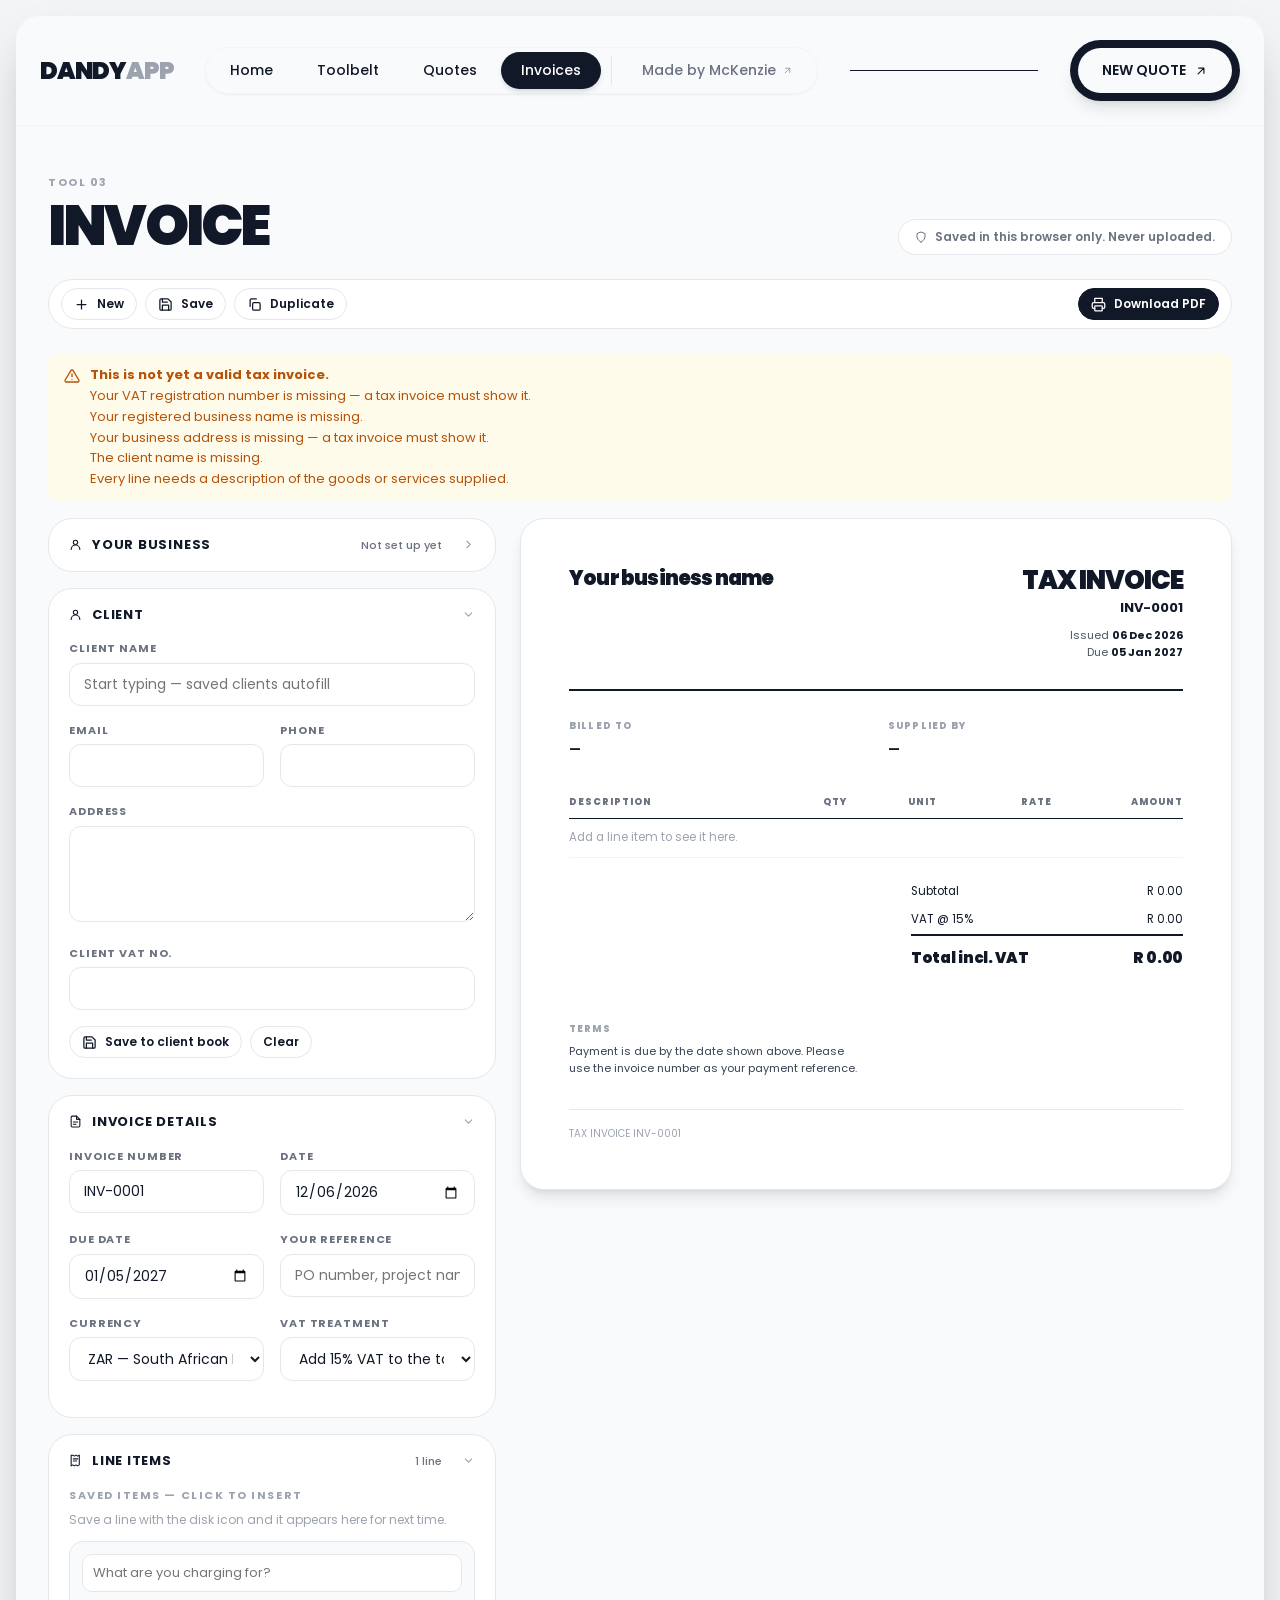
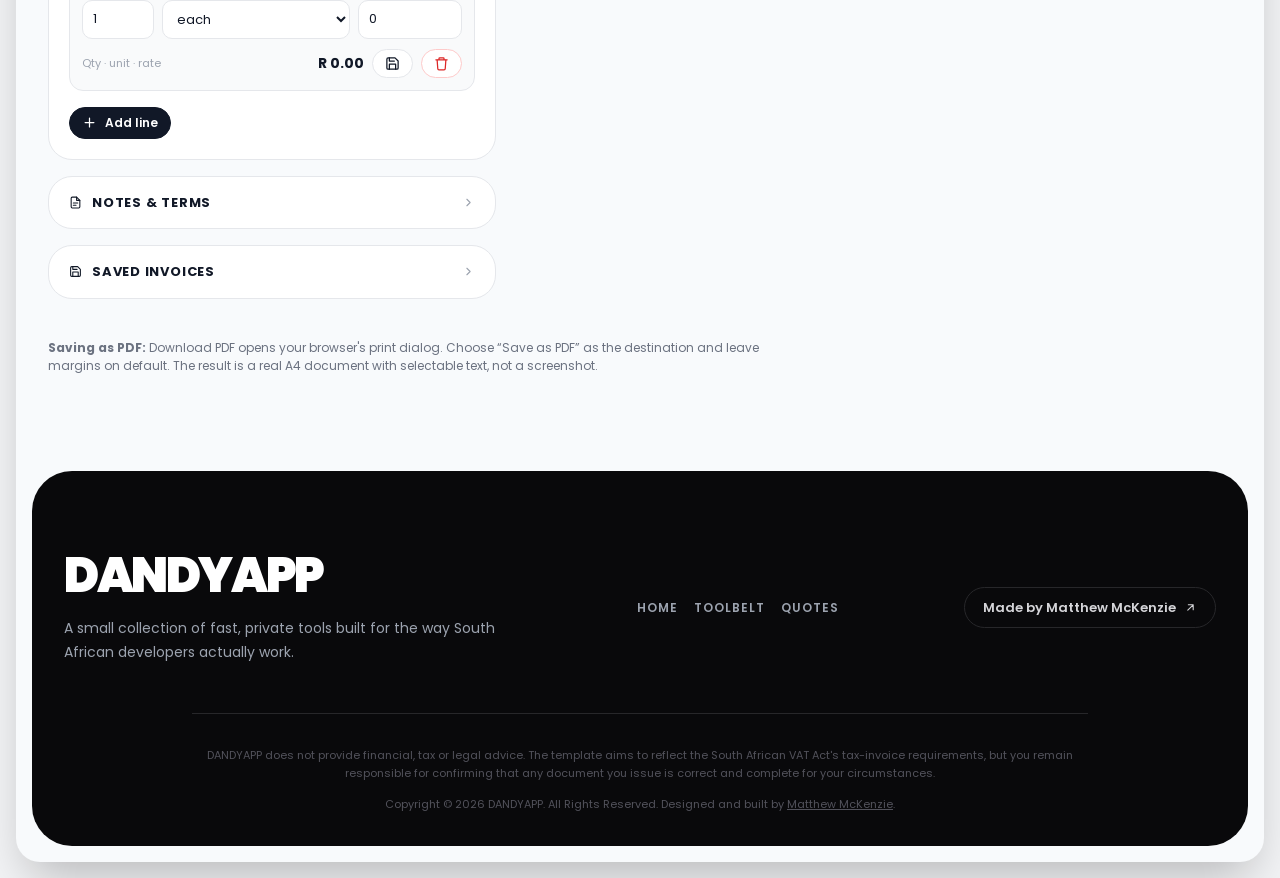
==== invoice/index.html @ e2341fac "initial: add DANDYAPP static site with dev toolbelt, quote and invoice tools" ====
<!DOCTYPE html>
<html lang="en-ZA">
<head>
    <meta charset="UTF-8">
    <meta name="viewport" content="width=device-width, initial-scale=1.0">

    <title>Invoice Generator | DANDYAPP</title>
    <meta name="description" content="Free South African invoice generator. Creates a SARS-compliant tax invoice with 15% VAT, saved business profile, client book and a print-perfect A4 PDF. Runs entirely in your browser - nothing is uploaded." />
    <meta name="keywords" content="invoice generator south africa, tax invoice template south africa, vat invoice 15%, free invoice maker za, sars tax invoice requirements" />
    <link rel="canonical" href="https://dandyapp.co.za/invoice/" />

    <link rel="preconnect" href="https://fonts.googleapis.com">
    <link rel="preconnect" href="https://fonts.gstatic.com" crossorigin>
    <link href="https://fonts.googleapis.com/css2?family=Poppins:wght@300;400;500;600;700;800;900&display=swap" rel="stylesheet">
    <link rel="stylesheet" href="../css/dandy.css">
    <link rel="stylesheet" href="../css/doc.css">
    <link rel="icon" href="../assets/favicon.svg" type="image/svg+xml">

    <meta property="og:title" content="Invoice Generator | DANDYAPP" />
    <meta property="og:description" content="A proper South African tax invoice, saved clients, and a clean A4 PDF straight from the browser." />
    <meta property="og:url" content="https://dandyapp.co.za/invoice/" />
</head>
<body>

<div class="slab">

    <header class="site-header" style="position:static;background:var(--slab);border-bottom:1px solid var(--hairline)">
        <a href="../" class="wordmark">DANDY<span>APP</span></a>
        <nav class="pill-nav" aria-label="Primary">
            <a href="../">Home</a>
            <a href="../toolbelt/">Toolbelt</a>
            <a href="../quote/">Quotes</a>
            <a href="./" aria-current="page">Invoices</a>
            <span class="sep" aria-hidden="true"></span>
            <a href="https://www.matthewmckenzie.co.za" class="credit" rel="noopener">Made by McKenzie <i data-icon="arrow-up-right"></i></a>
        </nav>
        <div class="rule"></div>
        <div class="header-cta">
            <a href="../quote/">NEW QUOTE <i data-icon="arrow-up-right"></i></a>
        </div>
    </header>


    <main class="doc">

        <div class="doc-head">
            <div>
                <p class="eyebrow">Tool 03</p>
                <h1>INVOICE</h1>
            </div>
            <p class="tb-privacy" style="display:flex;align-items:center;gap:.5rem;font-size:.75rem;font-weight:600;color:var(--muted);background:#fff;border:1px solid var(--border);padding:.5rem 1rem;border-radius:var(--r-pill)">
                <i data-icon="shield"></i>
                Saved in this browser only. Never uploaded.
            </p>
        </div>

        <div class="doc-toolbar no-print">
            <button class="btn btn-sm" id="t-new"><i data-icon="plus"></i>New</button>
            <button class="btn btn-sm" id="t-save"><i data-icon="save"></i>Save</button>
            <button class="btn btn-sm" id="t-dup"><i data-icon="copy"></i>Duplicate</button>
            <span class="spacer"></span>
            <button class="btn btn-dark btn-sm" id="t-print"><i data-icon="printer"></i>Download PDF</button>
        </div>

        <p class="note note-warn mb-2 no-print" id="compliance" hidden></p>

        <div class="doc-layout">
            <div class="doc-form" id="doc-form"></div>
            <div class="doc-preview" id="doc-preview"></div>
        </div>

        <p class="muted no-print mt-3" style="font-size:.75rem;max-width:46rem">
            <b>Saving as PDF:</b> Download PDF opens your browser's print dialog. Choose
            &ldquo;Save as PDF&rdquo; as the destination and leave margins on default. The result is a
            real A4 document with selectable text, not a screenshot.
        </p>
    </main>

    <footer class="site-footer no-print">
        <div class="footer-top">
            <div>
                <h2>DANDYAPP</h2>
                <p>A small collection of fast, private tools built for the way South African developers actually work.</p>
            </div>
            <nav class="footer-links" aria-label="Footer">
                <a href="../">Home</a>
                <a href="../toolbelt/">Toolbelt</a>
                <a href="../quote/">Quotes</a>
            </nav>
            <a class="footer-credit" href="https://www.matthewmckenzie.co.za" rel="noopener">
                Made by Matthew McKenzie <i data-icon="arrow-up-right"></i>
            </a>
        </div>
        <div class="footer-bottom">
            <p>DANDYAPP does not provide financial, tax or legal advice. The template aims to reflect the South African VAT Act's tax-invoice requirements, but you remain responsible for confirming that any document you issue is correct and complete for your circumstances.</p>
            <p>Copyright &copy; 2026 DANDYAPP. All Rights Reserved. Designed and built by
                <a href="https://www.matthewmckenzie.co.za" rel="noopener" style="text-decoration:underline">Matthew McKenzie</a>.</p>
        </div>
    </footer>

</div>

<script src="../js/core.js"></script>
<script src="../js/billing.js"></script>
<script src="../js/doc-editor.js"></script>
<script>DocEditor.start('invoice');</script>
</body>
</html>
---- css/dandy.css ----
/* ==========================================================================
   DANDYAPP design system
   Hand-written design system for DANDYAPP.
   No Tailwind, no icon font - nothing render-blocking except Poppins.
   ========================================================================== */

/* --- Tokens --------------------------------------------------------------- */

:root {
    --paper:      #f3f4f6;   /* outer page ground */
    --slab:       #f8fafc;   /* the floating panel */
    --white:      #ffffff;
    --ink:        #111827;
    --muted:      #6b7280;
    --faint:      #9ca3af;
    --hairline:   #f3f4f6;
    --border:     #e5e7eb;
    --footer:     #09090b;
    --footer-2:   #27272a;

    --ok:         #16a34a;
    --warn:       #b45309;
    --bad:        #dc2626;
    --add:        #dcfce7;
    --del:        #fee2e2;

    --r-outer:    2rem;
    --r-inner:    1.5rem;
    --r-pill:     999px;

    --shadow-sm:  0 1px 2px 0 rgb(0 0 0 / .05);
    --shadow:     0 4px 6px -1px rgb(0 0 0 / .1), 0 2px 4px -2px rgb(0 0 0 / .1);
    --shadow-lg:  0 10px 15px -3px rgb(0 0 0 / .1), 0 4px 6px -4px rgb(0 0 0 / .1);
    --shadow-xl:  0 20px 25px -5px rgb(0 0 0 / .1), 0 8px 10px -6px rgb(0 0 0 / .1);
    --shadow-2xl: 0 25px 50px -12px rgb(0 0 0 / .25);

    --mono: ui-monospace, SFMono-Regular, "SF Mono", Menlo, Consolas, monospace;

    /* Width of the content column. A single hard cap leaves enormous dead
       gutters on a large monitor, so it steps up with the viewport instead. */
    --page: 100rem;      /* 1600px */
}

@media (min-width: 768px) {
    :root { --r-outer: 2.5rem; }
}

@media (min-width: 1800px) { :root { --page: 112rem; } }   /* 1792px */
@media (min-width: 2200px) { :root { --page: 124rem; } }   /* 1984px */

/* --- Reset ---------------------------------------------------------------- */

*, *::before, *::after { box-sizing: border-box; }

* { margin: 0; }

html { -webkit-text-size-adjust: 100%; }

body {
    font-family: Poppins, ui-sans-serif, system-ui, -apple-system, "Segoe UI", sans-serif;
    background-color: var(--paper);
    color: var(--ink);
    line-height: 1.5;
    overflow-x: hidden;
    padding: .5rem;
    -webkit-font-smoothing: antialiased;
    -moz-osx-font-smoothing: grayscale;
}

@media (min-width: 640px) { body { padding: 1rem; } }

img, svg { display: block; max-width: 100%; }

/* Every SVG on the site is an inline icon from Dandy.icon(). Without an
   intrinsic size they default to 300x150, so they track the text size unless
   a more specific rule below says otherwise. */
svg { width: 1em; height: 1em; flex: none; }
button, input, select, textarea { font: inherit; color: inherit; }
button { background: none; border: 0; cursor: pointer; }
a { color: inherit; text-decoration: none; }
table { border-collapse: collapse; width: 100%; }

::-webkit-scrollbar { width: 8px; height: 8px; }
::-webkit-scrollbar-track { background: #f1f1f1; }
::-webkit-scrollbar-thumb { background: #cbd5e1; border-radius: 10px; }
::-webkit-scrollbar-thumb:hover { background: #94a3b8; }

:focus-visible { outline: 2px solid var(--ink); outline-offset: 2px; }

/* --- Typography ----------------------------------------------------------- */

h1, h2, h3, h4 { font-weight: 900; letter-spacing: -.05em; line-height: 1.05; }

.sr-only {
    position: absolute; width: 1px; height: 1px; padding: 0; margin: -1px;
    overflow: hidden; clip: rect(0 0 0 0); white-space: nowrap; border: 0;
}

.eyebrow {
    font-size: .6875rem; font-weight: 700; text-transform: uppercase;
    letter-spacing: .14em; color: var(--faint);
}

.lede { font-weight: 300; color: var(--muted); line-height: 1.75; }

.mono { font-family: var(--mono); font-size: .8125rem; }

/* --- Layout --------------------------------------------------------------- */

.slab {
    background: var(--slab);
    border-radius: var(--r-inner);
    box-shadow: var(--shadow-2xl);
    overflow: hidden;
    position: relative;
}

.wrap { width: 100%; max-width: var(--page); margin-inline: auto; }

.section { padding: 4rem 1.5rem; }
@media (min-width: 768px) { .section { padding: 6rem 2rem; } }

/* --- Header / nav --------------------------------------------------------- */

.site-header {
    position: absolute; inset: 0 0 auto 0; z-index: 50;
    display: flex; align-items: center; gap: 1rem;
    padding: 1rem;
}
@media (min-width: 768px) { .site-header { padding: 1.5rem; gap: 2rem; } }

.wordmark {
    font-size: 1.25rem; font-weight: 900; letter-spacing: -.05em;
    white-space: nowrap; z-index: 50;
}
@media (min-width: 768px) { .wordmark { font-size: 1.5rem; } }
.wordmark span { color: var(--faint); }

.pill-nav {
    display: none; align-items: center; gap: .25rem;
    background: rgb(248 250 252 / .8);
    -webkit-backdrop-filter: blur(12px); backdrop-filter: blur(12px);
    padding: .25rem; border-radius: var(--r-pill);
    border: 1px solid var(--hairline); box-shadow: var(--shadow-sm);
}
/* 1120px, not 1024px: the nav plus the credit item plus the CTA needs the room. */
@media (min-width: 1120px) { .pill-nav { display: flex; } }

.pill-nav a {
    padding: .5rem 1.25rem; border-radius: var(--r-pill);
    font-size: .875rem; font-weight: 500; white-space: nowrap;
    transition: background-color .2s, color .2s;
}
.pill-nav a:hover { background: #f3f4f6; }
.pill-nav a[aria-current="page"] {
    background: var(--ink); color: var(--white); box-shadow: var(--shadow);
}

/* The outbound credit reads as an attribution, not another section of the
   site, so it sits behind a hairline and starts muted. */
.pill-nav .sep { width: 1px; align-self: stretch; background: var(--border); margin: .25rem .375rem; }
.pill-nav a.credit { color: var(--muted); display: inline-flex; align-items: center; gap: .375rem; }
.pill-nav a.credit svg { width: .6875rem; height: .6875rem; opacity: .7; }
.pill-nav a.credit:hover { color: var(--ink); background: #f3f4f6; }
.pill-nav a.credit:hover svg { opacity: 1; }


.rule { flex: 1; height: 1px; background: var(--ink); display: none; }
@media (min-width: 1280px) { .rule { display: block; } }

.header-cta {
    display: none; align-items: center; margin-left: auto;
    background: var(--ink); border-radius: var(--r-outer);
    padding: .375rem; box-shadow: var(--shadow-lg);
}
@media (min-width: 640px) { .header-cta { display: flex; } }
@media (min-width: 768px) { .header-cta { padding: .5rem; } }

.header-cta a {
    display: flex; align-items: center; gap: .5rem;
    background: var(--slab); color: var(--ink);
    padding: .5rem 1rem; border-radius: var(--r-inner);
    font-weight: 600; font-size: .75rem; white-space: nowrap;
    transition: background-color .2s;
}
.header-cta a:hover { background: #f3f4f6; }
@media (min-width: 768px) { .header-cta a { padding: .75rem 1.5rem; font-size: .875rem; } }

/* --- Burger + drawer (below the pill nav's breakpoint) --------------------- */

.burger {
    display: none; margin-left: auto; flex: none;
    width: 2.75rem; height: 2.75rem; border-radius: var(--r-pill);
    background: var(--white); border: 1px solid var(--border);
    box-shadow: var(--shadow-sm);
    align-items: center; justify-content: center;
    transition: background-color .2s, border-color .2s;
    z-index: 60;
}
@media (max-width: 1119px) { .burger { display: inline-flex; } }
@media (min-width: 640px)  { .burger { margin-left: .625rem; } }
.burger:hover { border-color: var(--faint); }

.burger .bars { display: block; width: 1.0625rem; height: .75rem; position: relative; }
.burger .bars i {
    position: absolute; left: 0; width: 100%; height: 2px; border-radius: 2px;
    background: var(--ink);
    transition: transform .25s ease, opacity .2s ease, top .25s ease;
}
.burger .bars i:nth-child(1) { top: 0; }
.burger .bars i:nth-child(2) { top: 5px; }
.burger .bars i:nth-child(3) { top: 10px; }

.burger.is-open .bars i:nth-child(1) { top: 5px; transform: rotate(45deg); }
.burger.is-open .bars i:nth-child(2) { opacity: 0; }
.burger.is-open .bars i:nth-child(3) { top: 5px; transform: rotate(-45deg); }

.nav-drawer {
    position: fixed; inset: 0; z-index: 400;
    background: rgb(17 24 39 / .45);
    -webkit-backdrop-filter: blur(4px); backdrop-filter: blur(4px);
    opacity: 0; pointer-events: none;
    transition: opacity .25s ease;
}
.nav-drawer.open { opacity: 1; pointer-events: auto; }
@media (min-width: 1120px) { .nav-drawer { display: none; } }

.drawer-panel {
    position: absolute; top: .5rem; right: .5rem; left: .5rem;
    background: var(--slab); border-radius: var(--r-outer);
    padding: 1rem; box-shadow: var(--shadow-2xl);
    transform: translateY(-1rem); opacity: 0;
    transition: transform .28s cubic-bezier(.16, 1, .3, 1), opacity .2s ease;
    max-height: calc(100svh - 1rem); overflow-y: auto;
}
.nav-drawer.open .drawer-panel { transform: none; opacity: 1; }

.drawer-top {
    display: flex; align-items: center; justify-content: space-between;
    padding: .25rem .5rem 1rem;
}
.drawer-close {
    width: 2.25rem; height: 2.25rem; border-radius: var(--r-pill);
    border: 1px solid var(--border); background: var(--white);
    display: flex; align-items: center; justify-content: center;
}
.drawer-close svg { width: 1rem; height: 1rem; }
.drawer-close:hover { background: #f3f4f6; }

.drawer-links { display: flex; flex-direction: column; gap: .375rem; }
.drawer-links a {
    display: flex; align-items: center; justify-content: space-between;
    padding: .875rem 1.125rem; border-radius: var(--r-inner);
    background: var(--white); border: 1px solid var(--border);
    font-size: 1rem; font-weight: 600;
    transition: background-color .2s, color .2s, border-color .2s;
}
.drawer-links a svg { width: .9375rem; height: .9375rem; color: var(--faint); }
.drawer-links a:hover { border-color: var(--faint); }
.drawer-links a[aria-current="page"] {
    background: var(--ink); color: var(--white); border-color: var(--ink);
}
.drawer-links a[aria-current="page"] svg { color: var(--white); }
.drawer-links a.credit { color: var(--muted); font-weight: 500; background: transparent; }
.drawer-links a.credit:hover { color: var(--ink); background: var(--white); }

.drawer-cta {
    display: flex; align-items: center; justify-content: center; gap: .5rem;
    margin-top: .75rem; padding: 1rem;
    background: var(--ink); color: var(--white);
    border-radius: var(--r-inner);
    font-size: .875rem; font-weight: 700; letter-spacing: .02em;
}
.drawer-cta:hover { background: #000; }

/* --- Hero ----------------------------------------------------------------- */

.hero {
    position: relative; overflow: hidden;
    min-height: 100svh;
    display: flex; flex-direction: column; justify-content: space-between;
    padding: 8rem 1rem 2rem;
    background-image: url("../assets/background.webp");
    background-size: cover; background-position: center;
}
@media (min-width: 768px) { .hero { padding: 8rem 2rem 2rem; } }

.hero-scrim {
    position: absolute; inset: 0; z-index: 0;
    background: rgb(248 250 252 / .6);
    -webkit-backdrop-filter: blur(2px); backdrop-filter: blur(2px);
}

.hero-type {
    position: absolute; inset: 0; z-index: 10;
    display: flex; flex-direction: column; align-items: center; justify-content: center;
    pointer-events: none; user-select: none;
}
.hero-type .line-1 {
    font-size: 22vw; font-weight: 900; letter-spacing: -.05em;
    line-height: 1; color: var(--ink); opacity: .1;
}
.hero-type .line-2 {
    font-size: 16vw; font-weight: 900; letter-spacing: -.025em;
    line-height: 1; margin-top: -8vw; position: relative; z-index: 20;
}
@media (min-width: 768px) {
    .hero-type .line-1 { font-size: 15vw; }
    .hero-type .line-2 { font-size: 12vw; margin-top: -6vw; }
}

.hero-foot { position: relative; z-index: 30; margin-top: auto; }

.hero-card {
    max-width: 20rem;
    -webkit-backdrop-filter: blur(12px); backdrop-filter: blur(12px);
    background: rgb(248 250 252 / .45);
    padding: 1.25rem; border-radius: var(--r-inner);
}
.hero-card h2 { font-size: 1.125rem; margin-bottom: .5rem; line-height: 1.2; }
.hero-card p { font-size: .75rem; color: var(--muted); line-height: 1.7; margin-bottom: 1rem; }

/* The "See More" arrow affordance */
.arrow-link { display: inline-flex; align-items: center; gap: .75rem; }
.arrow-link .label {
    font-size: .75rem; font-weight: 700; text-transform: uppercase; letter-spacing: .08em;
}
.arrow-link .track { display: flex; align-items: center; }
.arrow-link .track i {
    display: block; width: 2rem; height: 1px; background: var(--ink);
    transition: width .3s;
}
.arrow-link:hover .track i { width: 3rem; }
.arrow-link .knob {
    width: 1.5rem; height: 1.5rem; border-radius: 50%;
    border: 1px solid var(--ink); border-right-color: transparent;
    display: flex; align-items: center; justify-content: center;
    margin-left: -.25rem; transition: background-color .3s, color .3s;
}
.arrow-link:hover .knob { background: var(--ink); color: var(--white); border-right-color: var(--ink); }
.arrow-link .knob svg { width: .625rem; height: .625rem; }

/* --- Reveal --------------------------------------------------------------- */

.reveal { opacity: 0; transform: translateX(50px); transition: opacity 1s ease-out, transform 1s ease-out; }
.reveal.active { opacity: 1; transform: none; }

@media (prefers-reduced-motion: reduce) {
    .reveal { opacity: 1; transform: none; transition: none; }
    *, *::before, *::after { animation-duration: .001ms !important; transition-duration: .001ms !important; }
}

/* --- Cards ---------------------------------------------------------------- */

.card-grid {
    display: grid; gap: 1.5rem;
    grid-template-columns: 1fr;
}
@media (min-width: 900px) { .card-grid { grid-template-columns: repeat(3, 1fr); } }

.tool-card {
    display: block; background: var(--ink);
    border-radius: var(--r-outer); padding: .5rem;
    box-shadow: var(--shadow-xl);
    transition: transform .3s ease, box-shadow .3s ease;
}
.tool-card:hover { transform: translateY(-6px); box-shadow: var(--shadow-2xl); }

.tool-card > .body {
    background: var(--white); border-radius: var(--r-inner);
    padding: 2rem; height: 100%;
    display: flex; flex-direction: column;
}
.tool-card .badge {
    display: inline-flex; align-items: center; gap: .5rem;
    font-size: .6875rem; font-weight: 700; letter-spacing: .12em;
    text-transform: uppercase; color: var(--faint); margin-bottom: 1.25rem;
}
.tool-card h3 { font-size: 1.75rem; margin-bottom: .5rem; }
.tool-card p { font-size: .875rem; color: var(--muted); font-weight: 300; line-height: 1.7; }
.tool-card ul { list-style: none; padding: 0; margin: 1.5rem 0 0; }
.tool-card li {
    font-size: .8125rem; color: var(--muted); padding: .375rem 0;
    display: flex; gap: .625rem; align-items: flex-start;
}
.tool-card li svg { width: .875rem; height: .875rem; flex: none; margin-top: .3rem; color: var(--ink); }
.tool-card .go {
    margin-top: 1.75rem; padding-top: 1.25rem; border-top: 1px solid var(--hairline);
    display: flex; align-items: center; justify-content: space-between;
    font-size: .8125rem; font-weight: 700; text-transform: uppercase; letter-spacing: .08em;
}
.tool-card .go svg { width: 1rem; height: 1rem; transition: transform .3s; }
.tool-card:hover .go svg { transform: translateX(.375rem); }

/* --- Buttons -------------------------------------------------------------- */

.btn {
    display: inline-flex; align-items: center; justify-content: center; gap: .5rem;
    padding: .625rem 1.25rem; border-radius: var(--r-pill);
    border: 1px solid var(--border); background: var(--white);
    font-size: .8125rem; font-weight: 600; white-space: nowrap;
    transition: background-color .2s, border-color .2s, color .2s, transform .1s;
}
.btn:hover { background: #f9fafb; border-color: var(--faint); }
.btn:active { transform: translateY(1px); }
.btn svg { width: .9375rem; height: .9375rem; flex: none; }

.btn-dark { background: var(--ink); color: var(--white); border-color: var(--ink); }
.btn-dark:hover { background: #000; border-color: #000; }

.btn-danger { color: var(--bad); border-color: #fecaca; }
.btn-danger:hover { background: #fef2f2; border-color: var(--bad); }

.btn-sm { padding: .375rem .75rem; font-size: .75rem; }

.btn-row { display: flex; flex-wrap: wrap; gap: .5rem; }

/* --- Forms ---------------------------------------------------------------- */

.field { display: block; margin-bottom: 1rem; }
.field > span {
    display: block; font-size: .6875rem; font-weight: 700;
    text-transform: uppercase; letter-spacing: .08em;
    color: var(--muted); margin-bottom: .375rem;
}

input[type="text"], input[type="email"], input[type="date"], input[type="number"],
input[type="search"], input[type="tel"], select, textarea {
    width: 100%; padding: .625rem .875rem;
    border: 1px solid var(--border); border-radius: .75rem;
    background: var(--white); font-size: .875rem;
    transition: border-color .2s, box-shadow .2s;
}
input:focus, select:focus, textarea:focus {
    outline: none; border-color: var(--ink);
    box-shadow: 0 0 0 3px rgb(17 24 39 / .06);
}
textarea { resize: vertical; min-height: 6rem; line-height: 1.6; }

.field-row { display: grid; gap: 1rem; grid-template-columns: 1fr; }
@media (min-width: 560px) { .field-row.two { grid-template-columns: 1fr 1fr; } }
@media (min-width: 760px) { .field-row.three { grid-template-columns: repeat(3, 1fr); } }

.code-area {
    font-family: var(--mono); font-size: .8125rem; line-height: 1.6;
    min-height: 11rem; white-space: pre; overflow-wrap: normal; overflow-x: auto;
    tab-size: 2;
}

.check { display: inline-flex; align-items: center; gap: .5rem; font-size: .8125rem; cursor: pointer; }
.check input { width: 1rem; height: 1rem; accent-color: var(--ink); cursor: pointer; }

/* Segmented control - the pill-nav motif at component scale */
.segmented {
    display: inline-flex; gap: .25rem; padding: .25rem;
    background: #f3f4f6; border-radius: var(--r-pill);
}
.segmented button {
    padding: .375rem 1rem; border-radius: var(--r-pill);
    font-size: .75rem; font-weight: 600; color: var(--muted);
    transition: background-color .2s, color .2s;
}
.segmented button[aria-pressed="true"] {
    background: var(--white); color: var(--ink); box-shadow: var(--shadow-sm);
}

/* --- Status / notes ------------------------------------------------------- */

.note {
    display: flex; gap: .625rem; align-items: flex-start;
    padding: .75rem 1rem; border-radius: .75rem;
    font-size: .8125rem; line-height: 1.6;
}
.note svg { width: 1rem; height: 1rem; flex: none; margin-top: .15rem; }
.note-info { background: #f3f4f6; color: var(--muted); }
.note-warn { background: #fffbeb; color: var(--warn); }
.note-bad  { background: #fef2f2; color: var(--bad); }
.note-ok   { background: #f0fdf4; color: var(--ok); }
.note[hidden] { display: none; }

.tag {
    display: inline-flex; align-items: center; gap: .375rem;
    padding: .1875rem .625rem; border-radius: var(--r-pill);
    font-size: .6875rem; font-weight: 700; letter-spacing: .04em;
}
.tag-ok  { background: #dcfce7; color: #15803d; }
.tag-bad { background: #fee2e2; color: #b91c1c; }
.tag-neutral { background: #f3f4f6; color: var(--muted); }

/* --- Toast ---------------------------------------------------------------- */

#toast {
    position: fixed; left: 50%; bottom: 1.5rem; z-index: 200;
    transform: translate(-50%, 1.5rem);
    background: var(--ink); color: var(--white);
    padding: .625rem 1.25rem; border-radius: var(--r-pill);
    font-size: .8125rem; font-weight: 600; box-shadow: var(--shadow-xl);
    opacity: 0; pointer-events: none; transition: opacity .2s, transform .2s;
}
#toast.show { opacity: 1; transform: translate(-50%, 0); }

/* --- Footer --------------------------------------------------------------- */

.site-footer {
    background: var(--footer); color: var(--white);
    border-radius: var(--r-outer);
    margin: 1rem; padding: 4rem 1.5rem 2rem;
}
@media (min-width: 768px) { .site-footer { padding: 5rem 2rem 2rem; } }

.footer-top {
    max-width: var(--page); margin: 0 auto 3rem;
    display: flex; flex-direction: column; gap: 2rem;
    align-items: flex-start; justify-content: space-between;
}
@media (min-width: 768px) { .footer-top { flex-direction: row; align-items: center; } }

.footer-top h2 { font-size: 2.5rem; margin-bottom: 1rem; }
@media (min-width: 768px) { .footer-top h2 { font-size: 3rem; } }
.footer-top p { color: #9ca3af; font-size: .875rem; line-height: 1.7; max-width: 28rem; }

.footer-links {
    display: flex; flex-wrap: wrap; gap: 1rem;
    font-size: .75rem; font-weight: 600; text-transform: uppercase;
    letter-spacing: .08em; color: #9ca3af;
}
.footer-links a:hover { color: var(--white); }

.footer-credit {
    display: inline-flex; align-items: center; gap: .5rem;
    padding: .625rem 1.125rem; border-radius: var(--r-pill);
    border: 1px solid var(--footer-2); color: #d4d4d8;
    font-size: .8125rem; font-weight: 600;
    transition: background-color .2s, color .2s, border-color .2s;
}
.footer-credit:hover { background: var(--white); color: var(--footer); border-color: var(--white); }
.footer-credit svg { width: .8125rem; height: .8125rem; }

.footer-bottom {
    border-top: 1px solid var(--footer-2); padding-top: 2rem;
    max-width: 56rem; margin: 0 auto; text-align: center;
}
.footer-bottom p { font-size: .6875rem; color: #52525b; line-height: 1.7; }
.footer-bottom p + p { margin-top: .75rem; }

/* --- Utilities (a deliberately tiny set) ---------------------------------- */

.stack   { display: flex; flex-direction: column; }
.row     { display: flex; align-items: center; gap: .75rem; flex-wrap: wrap; }
.grow    { flex: 1; }
.right   { text-align: right; }
.muted   { color: var(--muted); }
.faint   { color: var(--faint); }
.nowrap  { white-space: nowrap; }
.hidden  { display: none !important; }
.mt-1 { margin-top: .5rem; }  .mt-2 { margin-top: 1rem; }  .mt-3 { margin-top: 1.5rem; }
.mb-1 { margin-bottom: .5rem; } .mb-2 { margin-bottom: 1rem; }
---- css/doc.css ----
/* ==========================================================================
   Document editor + A4 sheet. Shared by /invoice/ and /quote/.
   ========================================================================== */

/* Capped to exactly the column widths below plus the horizontal padding, so
   the toolbar and heading line up with the edges of the form and the sheet
   instead of overhanging them on a wide monitor. */
.doc { padding: 2rem 1rem 4rem; max-width: 64rem; margin-inline: auto; }
@media (min-width: 768px)  { .doc { padding: 3rem 2rem 5rem; } }
@media (min-width: 1180px) { .doc { max-width: 89.5rem; } }   /* 28 + 56 + 1.5 gap + 4 padding */
@media (min-width: 1500px) { .doc { max-width: 95.5rem; } }   /* 34 + 56 + 1.5 gap + 4 padding */
@media (min-width: 1800px) { .doc { max-width: 103.5rem; } }  /* 40 + 58 + 1.5 gap + 4 padding */

.doc-head {
    display: flex; flex-wrap: wrap; gap: 1rem;
    align-items: flex-end; justify-content: space-between; margin-bottom: 1.5rem;
}
.doc-head h1 { font-size: clamp(2rem, 6vw, 3.5rem); margin-top: .375rem; }

.doc-toolbar {
    display: flex; flex-wrap: wrap; gap: .5rem; align-items: center;
    background: #fff; border: 1px solid var(--border);
    border-radius: var(--r-pill); padding: .5rem .75rem; margin-bottom: 1.5rem;
}
.doc-toolbar .spacer { flex: 1; }

/* The sheet is a preview of a physical A4 page, so it must not stretch with
   the viewport the way ordinary content does. Extra width therefore goes to
   the form column, and the pair stays centred rather than pinned left. */
.doc-layout { display: grid; gap: 1.5rem; grid-template-columns: minmax(0, 1fr); }

@media (min-width: 1180px) {
    .doc-layout {
        grid-template-columns: minmax(0, 28rem) minmax(0, 56rem);
        justify-content: center;
        align-items: start;
    }
}
@media (min-width: 1500px) { .doc-layout { grid-template-columns: minmax(0, 34rem) minmax(0, 56rem); } }
@media (min-width: 1800px) { .doc-layout { grid-template-columns: minmax(0, 40rem) minmax(0, 58rem); } }

.doc-preview { position: static; }
@media (min-width: 1180px) { .doc-preview { position: sticky; top: 1.5rem; } }

/* --- Collapsible form sections -------------------------------------------- */

.fold { background: #fff; border: 1px solid var(--border); border-radius: var(--r-inner); margin-bottom: 1rem; }
.fold > summary {
    list-style: none; cursor: pointer; padding: 1rem 1.25rem;
    display: flex; align-items: center; gap: .625rem;
    font-size: .8125rem; font-weight: 700; text-transform: uppercase; letter-spacing: .06em;
}
.fold > summary::-webkit-details-marker { display: none; }
.fold > summary .chev { margin-left: auto; transition: transform .2s; color: var(--faint); }
.fold[open] > summary .chev { transform: rotate(90deg); }
.fold > summary .sub {
    margin-left: auto; font-size: .6875rem; font-weight: 500;
    text-transform: none; letter-spacing: 0; color: var(--muted);
}
.fold > summary .sub + .chev { margin-left: .625rem; }
.fold-body { padding: 0 1.25rem 1.25rem; }

/* --- Line editor ----------------------------------------------------------- */

.lines { display: flex; flex-direction: column; gap: .625rem; }

.line {
    display: grid; gap: .5rem;
    grid-template-columns: 1fr;
    background: #f9fafb; border: 1px solid var(--border);
    border-radius: .875rem; padding: .75rem;
}
.line .desc { grid-column: 1 / -1; }
.line .trio { display: grid; grid-template-columns: 4.5rem 1fr 6.5rem; gap: .5rem; }
.line .foot {
    display: flex; align-items: center; justify-content: space-between;
    gap: .75rem; padding-top: .125rem;
}
.line .amount { font-weight: 700; font-size: .875rem; }
.line.excluded { opacity: .55; }
.line input, .line select { padding: .5rem .625rem; font-size: .8125rem; border-radius: .625rem; }

.presets-bar { display: flex; flex-wrap: wrap; gap: .375rem; margin-bottom: .75rem; }
.presets-bar .preset {
    display: inline-flex; align-items: center; gap: .375rem;
    padding: .3125rem .75rem; border-radius: var(--r-pill);
    background: #fff; border: 1px solid var(--border); font-size: .75rem; font-weight: 600;
}
.presets-bar .preset:hover { border-color: var(--ink); }
.presets-bar .preset .kill { color: var(--faint); font-weight: 700; padding: 0 .125rem; }
.presets-bar .preset .kill:hover { color: var(--bad); }

/* --- Saved document list ---------------------------------------------------- */

.saved { display: flex; flex-direction: column; gap: .5rem; max-height: 20rem; overflow-y: auto; }
.saved .item {
    display: flex; align-items: center; gap: .75rem;
    padding: .625rem .875rem; border: 1px solid var(--border);
    border-radius: .75rem; background: #f9fafb; font-size: .8125rem;
}
.saved .item .n { font-weight: 700; }
.saved .item .who { color: var(--muted); flex: 1; min-width: 0; overflow: hidden; text-overflow: ellipsis; white-space: nowrap; }

/* ==========================================================================
   The A4 sheet - this exact node is what the print stylesheet emits.
   ========================================================================== */

.sheet {
    background: #fff; color: #111827;
    border: 1px solid var(--border); border-radius: var(--r-inner);
    box-shadow: var(--shadow-lg);
    padding: 2.5rem;
    font-size: 12px; line-height: 1.55;
    max-width: 52rem; margin-inline: auto;
}
@media (min-width: 560px) { .sheet { padding: 3rem; } }

.sheet-top {
    display: flex; flex-wrap: wrap; gap: 1.5rem;
    justify-content: space-between; align-items: flex-start;
    padding-bottom: 1.75rem; border-bottom: 2px solid #111827;
}
.sheet-brand { max-width: 24rem; }
.sheet-brand img { max-height: 64px; width: auto; margin-bottom: .75rem; }
.sheet-brand .name { font-size: 20px; font-weight: 900; letter-spacing: -.04em; line-height: 1.15; }
.sheet-brand .meta { color: #4b5563; font-size: 11px; margin-top: .5rem; white-space: pre-line; }
.sheet-brand .regs { color: #6b7280; font-size: 10.5px; margin-top: .5rem; }

.sheet-title { text-align: right; }
.sheet-title h2 { font-size: 26px; font-weight: 900; letter-spacing: -.04em; }
.sheet-title .num { font-size: 13px; font-weight: 700; margin-top: .25rem; }
.sheet-title .dates { color: #4b5563; font-size: 11px; margin-top: .5rem; }
.sheet-title .dates b { color: #111827; }

.sheet-parties {
    display: grid; gap: 1.5rem; grid-template-columns: 1fr;
    padding: 1.75rem 0;
}
@media (min-width: 480px) { .sheet-parties { grid-template-columns: 1fr 1fr; } }
.sheet-parties .label {
    font-size: 9.5px; font-weight: 800; letter-spacing: .12em;
    text-transform: uppercase; color: #9ca3af; margin-bottom: .375rem;
}
.sheet-parties .who { font-weight: 700; font-size: 13px; }
.sheet-parties .lines { color: #4b5563; font-size: 11px; white-space: pre-line; display: block; }

table.sheet-lines { width: 100%; border-collapse: collapse; }
table.sheet-lines th {
    text-align: left; font-size: 9.5px; font-weight: 800; letter-spacing: .1em;
    text-transform: uppercase; color: #6b7280;
    padding: .5rem .5rem .5rem 0; border-bottom: 1px solid #111827;
}
table.sheet-lines td {
    padding: .625rem .5rem .625rem 0; border-bottom: 1px solid #f3f4f6;
    vertical-align: top; font-size: 11.5px;
}
table.sheet-lines th.r, table.sheet-lines td.r { text-align: right; padding-right: 0; }
table.sheet-lines th.c, table.sheet-lines td.c { text-align: center; }
table.sheet-lines tr { break-inside: avoid; page-break-inside: avoid; }
table.sheet-lines td .d { font-weight: 600; }
table.sheet-lines tr.optional td { color: #6b7280; }
table.sheet-lines .opt-tag {
    display: inline-block; font-size: 9px; font-weight: 800; letter-spacing: .08em;
    text-transform: uppercase; color: #6b7280; border: 1px solid #d1d5db;
    border-radius: 999px; padding: 0 .375rem; margin-left: .375rem; vertical-align: 1px;
}

.sheet-totals { display: flex; justify-content: flex-end; margin-top: 1.25rem; }
.sheet-totals table { width: 100%; max-width: 17rem; }
.sheet-totals td { padding: .3125rem 0; font-size: 11.5px; }
.sheet-totals td.r { text-align: right; font-variant-numeric: tabular-nums; }
.sheet-totals tr.grand td {
    border-top: 2px solid #111827; padding-top: .625rem; margin-top: .25rem;
    font-size: 15px; font-weight: 900; letter-spacing: -.02em;
}
.sheet-totals tr.deposit td { color: #4b5563; }
.sheet-totals tr.deposit.due td { font-weight: 700; color: #111827; }

.sheet-blocks { display: grid; gap: 1.5rem; grid-template-columns: 1fr; margin-top: 2rem; }
@media (min-width: 480px) { .sheet-blocks { grid-template-columns: 1fr 1fr; } }
.sheet-block { break-inside: avoid; page-break-inside: avoid; }
.sheet-block .label {
    font-size: 9.5px; font-weight: 800; letter-spacing: .12em;
    text-transform: uppercase; color: #9ca3af; margin-bottom: .375rem;
}
.sheet-block .body { font-size: 11px; color: #374151; white-space: pre-line; }
.sheet-block.bank { background: #f9fafb; padding: .875rem 1rem; border-radius: .5rem; }
.sheet-block.bank .row { display: flex; justify-content: space-between; gap: 1rem; font-size: 11px; }
.sheet-block.bank .row span:first-child { color: #6b7280; }
.sheet-block.bank .row span:last-child { font-weight: 600; }

.sheet-foot {
    margin-top: 2rem; padding-top: 1rem; border-top: 1px solid #e5e7eb;
    font-size: 10px; color: #9ca3af; display: flex; justify-content: space-between; gap: 1rem;
    flex-wrap: wrap;
}

.sheet .vat-line { font-size: 10.5px; color: #4b5563; margin-top: .5rem; }

/* ==========================================================================
   Print - only the sheet survives.
   ========================================================================== */

@page { size: A4; margin: 14mm; }

@media print {
    html, body { background: #fff !important; padding: 0 !important; margin: 0 !important; }

    .site-header, .burger, .nav-drawer, .site-footer,
    .doc-head, .doc-toolbar, .doc-form, .no-print, #toast { display: none !important; }

    .slab { box-shadow: none !important; border-radius: 0 !important; background: #fff !important; overflow: visible !important; }
    .doc { padding: 0 !important; max-width: none !important; }
    .doc-layout { display: block !important; }
    .doc-preview { position: static !important; }

    .sheet {
        box-shadow: none !important; border: 0 !important; border-radius: 0 !important;
        padding: 0 !important; max-width: none !important; margin: 0 !important;
        font-size: 10.5pt; color: #000;
    }
    .sheet-top { border-bottom-color: #000; }
    .sheet-totals tr.grand td { border-top-color: #000; }

    a { text-decoration: none; color: inherit; }

    /* Chrome drops background fills unless asked; the banking block relies on one. */
    * { -webkit-print-color-adjust: exact; print-color-adjust: exact; }
}
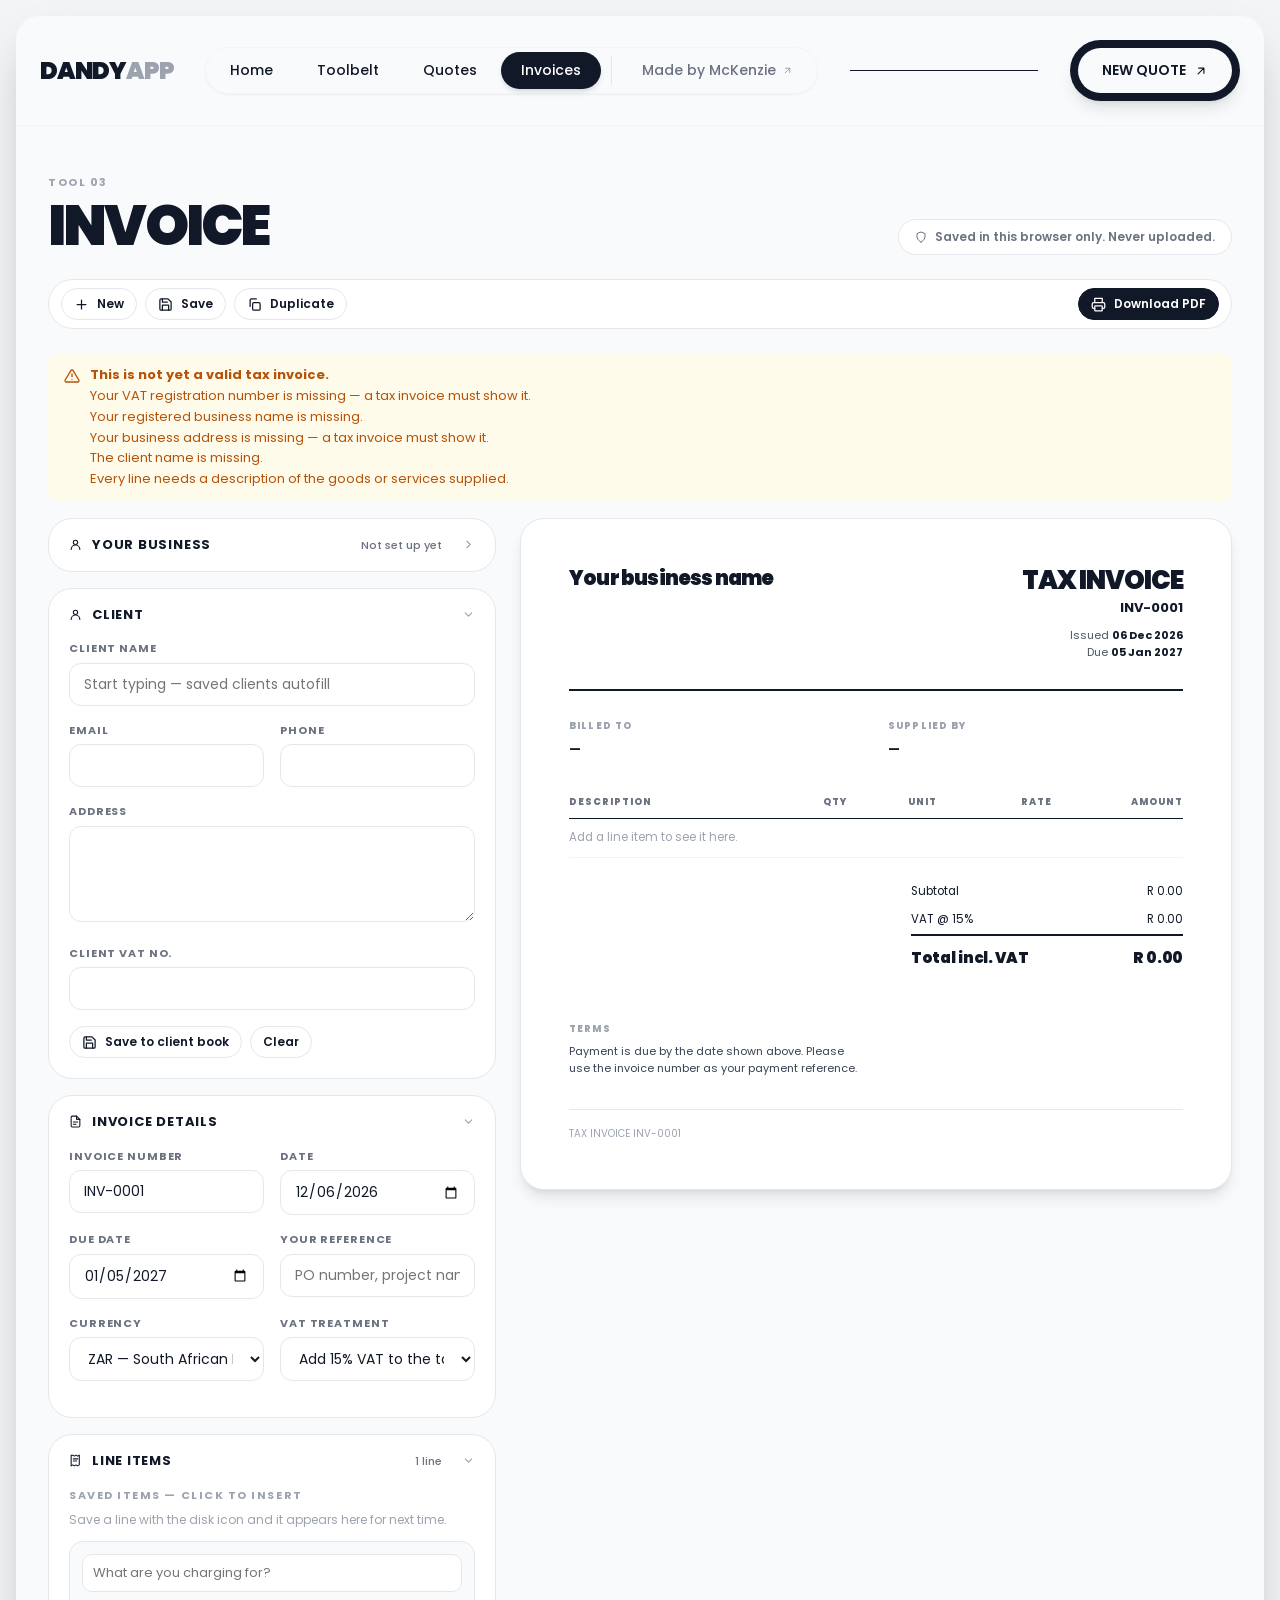
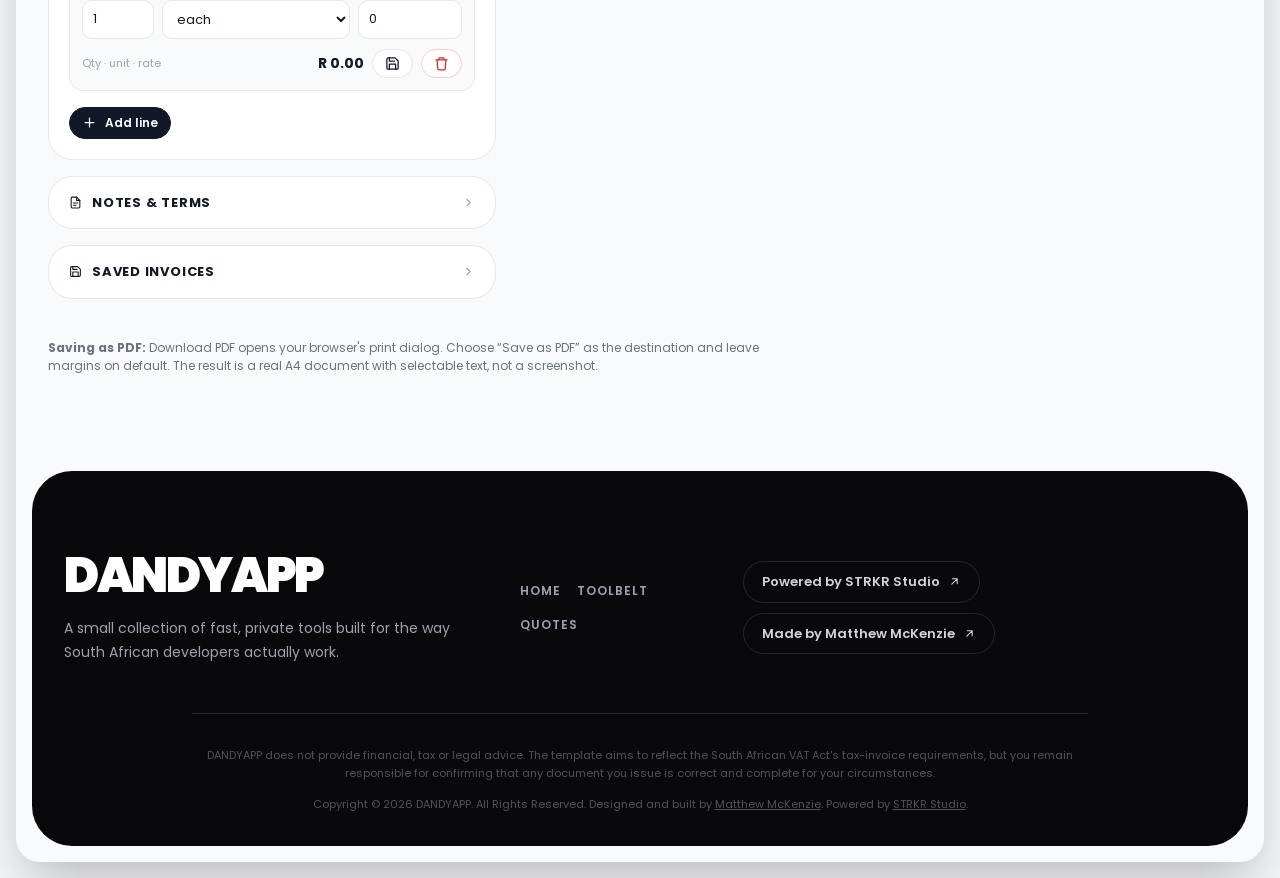
==== commit 56d9665a: "feat(seo): add STRKR credit, toolbox favicon set and full SEO Add a "Powered by STRKR Studio" credit" ====
--- a/invoice/index.html
+++ b/invoice/index.html
@@ -4,21 +4,90 @@
     <meta charset="UTF-8">
     <meta name="viewport" content="width=device-width, initial-scale=1.0">
 
-    <title>Invoice Generator | DANDYAPP</title>
-    <meta name="description" content="Free South African invoice generator. Creates a SARS-compliant tax invoice with 15% VAT, saved business profile, client book and a print-perfect A4 PDF. Runs entirely in your browser - nothing is uploaded." />
-    <meta name="keywords" content="invoice generator south africa, tax invoice template south africa, vat invoice 15%, free invoice maker za, sars tax invoice requirements" />
+    <title>Free SARS-Compliant Invoice Generator (15% VAT) | DANDYAPP</title>
+    <meta name="description" content="Free South African invoice generator. Creates a SARS-compliant tax invoice with 15% VAT calculated inclusive or exclusive, a saved business profile and client book, ZAR/USD/EUR/GBP support and a print-perfect A4 PDF. Runs entirely in your browser - nothing is uploaded." />
+    <meta name="keywords" content="invoice generator south africa, tax invoice template south africa, sars tax invoice requirements, vat invoice 15%, free invoice maker za, invoice template zar, freelancer invoice south africa, small business invoice generator" />
     <link rel="canonical" href="https://dandyapp.co.za/invoice/" />
+    <meta name="robots" content="index, follow, max-snippet:-1, max-image-preview:large, max-video-preview:-1" />
+    <meta name="author" content="Matthew McKenzie" />
+    <meta name="theme-color" content="#f8fafc" />
+    <meta name="format-detection" content="telephone=no" />
 
     <link rel="preconnect" href="https://fonts.googleapis.com">
     <link rel="preconnect" href="https://fonts.gstatic.com" crossorigin>
     <link href="https://fonts.googleapis.com/css2?family=Poppins:wght@300;400;500;600;700;800;900&display=swap" rel="stylesheet">
     <link rel="stylesheet" href="../css/dandy.css">
     <link rel="stylesheet" href="../css/doc.css">
-    <link rel="icon" href="../assets/favicon.svg" type="image/svg+xml">
 
+    <link rel="icon" href="/favicon.ico" sizes="32x32">
+    <link rel="icon" href="/favicon-96x96.png" type="image/png" sizes="96x96">
+    <link rel="apple-touch-icon" href="/apple-touch-icon.png" sizes="180x180">
+    <link rel="manifest" href="/site.webmanifest">
+    <meta name="apple-mobile-web-app-title" content="DANDYAPP" />
+
+    <meta name="geo.region" content="ZA-GP" />
+    <meta name="geo.placename" content="Johannesburg, Gauteng, South Africa" />
+
+    <meta property="og:type" content="website" />
+    <meta property="og:url" content="https://dandyapp.co.za/invoice/" />
+    <meta property="og:site_name" content="DANDYAPP" />
     <meta property="og:title" content="Invoice Generator | DANDYAPP" />
     <meta property="og:description" content="A proper South African tax invoice, saved clients, and a clean A4 PDF straight from the browser." />
-    <meta property="og:url" content="https://dandyapp.co.za/invoice/" />
+    <meta property="og:image" content="https://dandyapp.co.za/assets/og-image.png" />
+    <meta property="og:image:width" content="1200" />
+    <meta property="og:image:height" content="630" />
+    <meta property="og:image:alt" content="DANDYAPP - fast, private tools for South African developers" />
+    <meta property="og:locale" content="en_ZA" />
+    <meta name="twitter:card" content="summary_large_image" />
+    <meta name="twitter:title" content="Invoice Generator | DANDYAPP" />
+    <meta name="twitter:description" content="A proper South African tax invoice, saved clients, and a clean A4 PDF straight from the browser." />
+    <meta name="twitter:image" content="https://dandyapp.co.za/assets/og-image.png" />
+    <meta name="twitter:image:alt" content="DANDYAPP - fast, private tools for South African developers" />
+
+    <script type="application/ld+json">
+    {
+        "@context": "https://schema.org",
+        "@graph": [
+            {
+                "@type": "SoftwareApplication",
+                "@id": "https://dandyapp.co.za/invoice/#app",
+                "name": "DANDYAPP Invoice Generator",
+                "url": "https://dandyapp.co.za/invoice/",
+                "applicationCategory": "BusinessApplication",
+                "operatingSystem": "Any (web browser)",
+                "browserRequirements": "Requires JavaScript. Works offline after first load.",
+                "description": "A proper South African tax invoice, saved clients, and a clean A4 PDF straight from the browser.",
+                "image": "https://dandyapp.co.za/assets/og-image.png",
+                "inLanguage": "en-ZA",
+                "isAccessibleForFree": true,
+                "offers": { "@type": "Offer", "price": "0", "priceCurrency": "ZAR" },
+                "featureList": [
+                    "SARS tax-invoice fields",
+                    "15% VAT, inclusive or exclusive",
+                    "Saved business profile and client book",
+                    "ZAR, USD, EUR and GBP",
+                    "Print-perfect A4 PDF",
+                    "Data stored in your browser, exportable to JSON"
+                ],
+                "areaServed": { "@type": "Country", "name": "South Africa" },
+                "isPartOf": { "@type": "WebSite", "@id": "https://dandyapp.co.za/#website" },
+                "author": {
+                    "@type": "Person",
+                    "name": "Matthew McKenzie",
+                    "url": "https://www.matthewmckenzie.co.za"
+                }
+            },
+            {
+                "@type": "BreadcrumbList",
+                "@id": "https://dandyapp.co.za/invoice/#breadcrumb",
+                "itemListElement": [
+                    { "@type": "ListItem", "position": 1, "name": "Home", "item": "https://dandyapp.co.za/" },
+                    { "@type": "ListItem", "position": 2, "name": "Invoice Generator", "item": "https://dandyapp.co.za/invoice/" }
+                ]
+            }
+        ]
+    }
+    </script>
 </head>
 <body>
 
@@ -87,14 +156,20 @@
                 <a href="../toolbelt/">Toolbelt</a>
                 <a href="../quote/">Quotes</a>
             </nav>
-            <a class="footer-credit" href="https://www.matthewmckenzie.co.za" rel="noopener">
-                Made by Matthew McKenzie <i data-icon="arrow-up-right"></i>
-            </a>
+            <div class="footer-credits">
+                <a class="footer-credit" href="https://www.strkr.co.za" target="_blank" rel="noopener">
+                    Powered by STRKR Studio <i data-icon="arrow-up-right"></i>
+                </a>
+                <a class="footer-credit" href="https://www.matthewmckenzie.co.za" target="_blank" rel="noopener">
+                    Made by Matthew McKenzie <i data-icon="arrow-up-right"></i>
+                </a>
+            </div>
         </div>
         <div class="footer-bottom">
             <p>DANDYAPP does not provide financial, tax or legal advice. The template aims to reflect the South African VAT Act's tax-invoice requirements, but you remain responsible for confirming that any document you issue is correct and complete for your circumstances.</p>
             <p>Copyright &copy; 2026 DANDYAPP. All Rights Reserved. Designed and built by
-                <a href="https://www.matthewmckenzie.co.za" rel="noopener" style="text-decoration:underline">Matthew McKenzie</a>.</p>
+                <a href="https://www.matthewmckenzie.co.za" target="_blank" rel="noopener" style="text-decoration:underline">Matthew McKenzie</a>.
+                Powered by <a href="https://www.strkr.co.za" target="_blank" rel="noopener" style="text-decoration:underline">STRKR Studio</a>.</p>
         </div>
     </footer>
 
--- a/css/dandy.css
+++ b/css/dandy.css
@@ -536,12 +536,44 @@
 .footer-credit:hover { background: var(--white); color: var(--footer); border-color: var(--white); }
 .footer-credit svg { width: .8125rem; height: .8125rem; }
 
+/* Credit pills sit side by side on a wide footer, stacked on a narrow one. */
+.footer-credits { display: flex; flex-wrap: wrap; gap: .625rem; }
+
 .footer-bottom {
     border-top: 1px solid var(--footer-2); padding-top: 2rem;
     max-width: 56rem; margin: 0 auto; text-align: center;
 }
 .footer-bottom p { font-size: .6875rem; color: #52525b; line-height: 1.7; }
 .footer-bottom p + p { margin-top: .75rem; }
+
+/* --- FAQ ------------------------------------------------------------------ */
+
+.faq-list { max-width: 52rem; display: flex; flex-direction: column; }
+
+.faq {
+    border-top: 1px solid var(--border);
+    padding: 1.5rem 0;
+}
+.faq:last-child { border-bottom: 1px solid var(--border); }
+
+.faq summary {
+    display: flex; align-items: center; justify-content: space-between; gap: 1.5rem;
+    cursor: pointer; list-style: none;
+    font-size: 1.0625rem; font-weight: 600; letter-spacing: -.01em; color: var(--ink);
+}
+.faq summary::-webkit-details-marker { display: none; }
+.faq summary::after {
+    content: "+"; flex: none;
+    font-size: 1.5rem; font-weight: 400; line-height: 1; color: var(--muted);
+    transition: transform .2s;
+}
+.faq[open] summary::after { transform: rotate(45deg); }
+.faq summary:hover { color: var(--muted); }
+
+.faq p {
+    margin-top: 1rem; max-width: 44rem;
+    font-size: .9375rem; line-height: 1.7; color: var(--muted);
+}
 
 /* --- Utilities (a deliberately tiny set) ---------------------------------- */
 
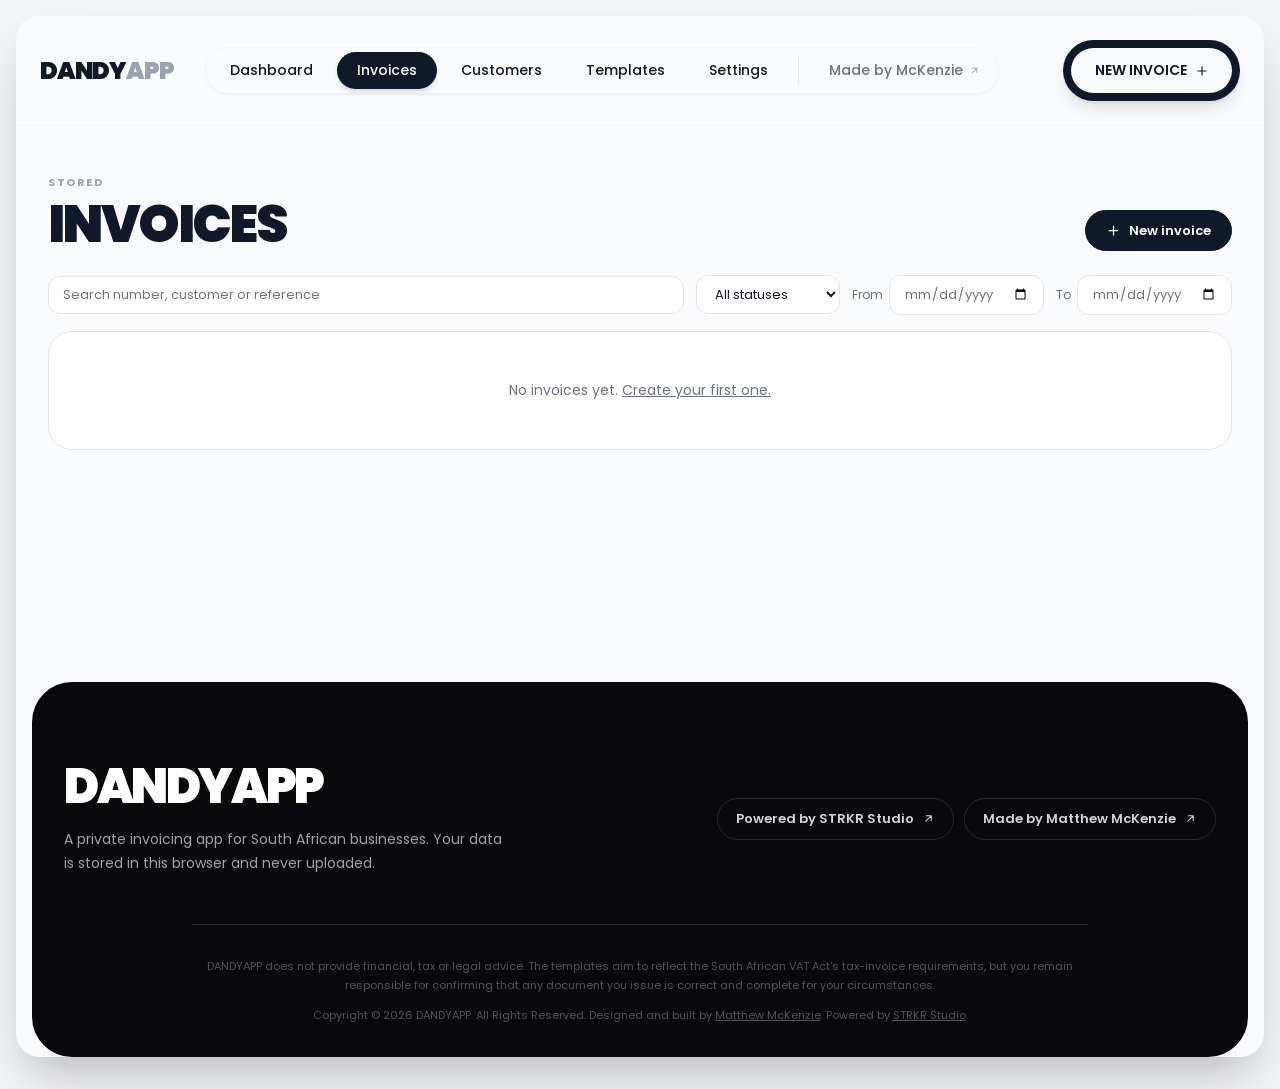
==== commit 5c938ab4: "feat(app): turn the site into a single invoicing app Remove the toolbelt, quote tool and landing pag" ====
--- a/invoice/index.html
+++ b/invoice/index.html
@@ -2,182 +2,13 @@
 <html lang="en-ZA">
 <head>
     <meta charset="UTF-8">
-    <meta name="viewport" content="width=device-width, initial-scale=1.0">
-
-    <title>Free SARS-Compliant Invoice Generator (15% VAT) | DANDYAPP</title>
-    <meta name="description" content="Free South African invoice generator. Creates a SARS-compliant tax invoice with 15% VAT calculated inclusive or exclusive, a saved business profile and client book, ZAR/USD/EUR/GBP support and a print-perfect A4 PDF. Runs entirely in your browser - nothing is uploaded." />
-    <meta name="keywords" content="invoice generator south africa, tax invoice template south africa, sars tax invoice requirements, vat invoice 15%, free invoice maker za, invoice template zar, freelancer invoice south africa, small business invoice generator" />
-    <link rel="canonical" href="https://dandyapp.co.za/invoice/" />
-    <meta name="robots" content="index, follow, max-snippet:-1, max-image-preview:large, max-video-preview:-1" />
-    <meta name="author" content="Matthew McKenzie" />
-    <meta name="theme-color" content="#f8fafc" />
-    <meta name="format-detection" content="telephone=no" />
-
-    <link rel="preconnect" href="https://fonts.googleapis.com">
-    <link rel="preconnect" href="https://fonts.gstatic.com" crossorigin>
-    <link href="https://fonts.googleapis.com/css2?family=Poppins:wght@300;400;500;600;700;800;900&display=swap" rel="stylesheet">
-    <link rel="stylesheet" href="../css/dandy.css">
-    <link rel="stylesheet" href="../css/doc.css">
-
-    <link rel="icon" href="/favicon.ico" sizes="32x32">
-    <link rel="icon" href="/favicon-96x96.png" type="image/png" sizes="96x96">
-    <link rel="apple-touch-icon" href="/apple-touch-icon.png" sizes="180x180">
-    <link rel="manifest" href="/site.webmanifest">
-    <meta name="apple-mobile-web-app-title" content="DANDYAPP" />
-
-    <meta name="geo.region" content="ZA-GP" />
-    <meta name="geo.placename" content="Johannesburg, Gauteng, South Africa" />
-
-    <meta property="og:type" content="website" />
-    <meta property="og:url" content="https://dandyapp.co.za/invoice/" />
-    <meta property="og:site_name" content="DANDYAPP" />
-    <meta property="og:title" content="Invoice Generator | DANDYAPP" />
-    <meta property="og:description" content="A proper South African tax invoice, saved clients, and a clean A4 PDF straight from the browser." />
-    <meta property="og:image" content="https://dandyapp.co.za/assets/og-image.png" />
-    <meta property="og:image:width" content="1200" />
-    <meta property="og:image:height" content="630" />
-    <meta property="og:image:alt" content="DANDYAPP - fast, private tools for South African developers" />
-    <meta property="og:locale" content="en_ZA" />
-    <meta name="twitter:card" content="summary_large_image" />
-    <meta name="twitter:title" content="Invoice Generator | DANDYAPP" />
-    <meta name="twitter:description" content="A proper South African tax invoice, saved clients, and a clean A4 PDF straight from the browser." />
-    <meta name="twitter:image" content="https://dandyapp.co.za/assets/og-image.png" />
-    <meta name="twitter:image:alt" content="DANDYAPP - fast, private tools for South African developers" />
-
-    <script type="application/ld+json">
-    {
-        "@context": "https://schema.org",
-        "@graph": [
-            {
-                "@type": "SoftwareApplication",
-                "@id": "https://dandyapp.co.za/invoice/#app",
-                "name": "DANDYAPP Invoice Generator",
-                "url": "https://dandyapp.co.za/invoice/",
-                "applicationCategory": "BusinessApplication",
-                "operatingSystem": "Any (web browser)",
-                "browserRequirements": "Requires JavaScript. Works offline after first load.",
-                "description": "A proper South African tax invoice, saved clients, and a clean A4 PDF straight from the browser.",
-                "image": "https://dandyapp.co.za/assets/og-image.png",
-                "inLanguage": "en-ZA",
-                "isAccessibleForFree": true,
-                "offers": { "@type": "Offer", "price": "0", "priceCurrency": "ZAR" },
-                "featureList": [
-                    "SARS tax-invoice fields",
-                    "15% VAT, inclusive or exclusive",
-                    "Saved business profile and client book",
-                    "ZAR, USD, EUR and GBP",
-                    "Print-perfect A4 PDF",
-                    "Data stored in your browser, exportable to JSON"
-                ],
-                "areaServed": { "@type": "Country", "name": "South Africa" },
-                "isPartOf": { "@type": "WebSite", "@id": "https://dandyapp.co.za/#website" },
-                "author": {
-                    "@type": "Person",
-                    "name": "Matthew McKenzie",
-                    "url": "https://www.matthewmckenzie.co.za"
-                }
-            },
-            {
-                "@type": "BreadcrumbList",
-                "@id": "https://dandyapp.co.za/invoice/#breadcrumb",
-                "itemListElement": [
-                    { "@type": "ListItem", "position": 1, "name": "Home", "item": "https://dandyapp.co.za/" },
-                    { "@type": "ListItem", "position": 2, "name": "Invoice Generator", "item": "https://dandyapp.co.za/invoice/" }
-                ]
-            }
-        ]
-    }
-    </script>
+    <meta http-equiv="refresh" content="0; url=/#/invoices">
+    <link rel="canonical" href="https://dandyapp.co.za/" />
+    <meta name="robots" content="noindex, follow" />
+    <title>DANDYAPP Invoice App</title>
+    <script>location.replace('/#/invoices');</script>
 </head>
 <body>
-
-<div class="slab">
-
-    <header class="site-header" style="position:static;background:var(--slab);border-bottom:1px solid var(--hairline)">
-        <a href="../" class="wordmark">DANDY<span>APP</span></a>
-        <nav class="pill-nav" aria-label="Primary">
-            <a href="../">Home</a>
-            <a href="../toolbelt/">Toolbelt</a>
-            <a href="../quote/">Quotes</a>
-            <a href="./" aria-current="page">Invoices</a>
-            <span class="sep" aria-hidden="true"></span>
-            <a href="https://www.matthewmckenzie.co.za" class="credit" rel="noopener">Made by McKenzie <i data-icon="arrow-up-right"></i></a>
-        </nav>
-        <div class="rule"></div>
-        <div class="header-cta">
-            <a href="../quote/">NEW QUOTE <i data-icon="arrow-up-right"></i></a>
-        </div>
-    </header>
-
-
-    <main class="doc">
-
-        <div class="doc-head">
-            <div>
-                <p class="eyebrow">Tool 03</p>
-                <h1>INVOICE</h1>
-            </div>
-            <p class="tb-privacy" style="display:flex;align-items:center;gap:.5rem;font-size:.75rem;font-weight:600;color:var(--muted);background:#fff;border:1px solid var(--border);padding:.5rem 1rem;border-radius:var(--r-pill)">
-                <i data-icon="shield"></i>
-                Saved in this browser only. Never uploaded.
-            </p>
-        </div>
-
-        <div class="doc-toolbar no-print">
-            <button class="btn btn-sm" id="t-new"><i data-icon="plus"></i>New</button>
-            <button class="btn btn-sm" id="t-save"><i data-icon="save"></i>Save</button>
-            <button class="btn btn-sm" id="t-dup"><i data-icon="copy"></i>Duplicate</button>
-            <span class="spacer"></span>
-            <button class="btn btn-dark btn-sm" id="t-print"><i data-icon="printer"></i>Download PDF</button>
-        </div>
-
-        <p class="note note-warn mb-2 no-print" id="compliance" hidden></p>
-
-        <div class="doc-layout">
-            <div class="doc-form" id="doc-form"></div>
-            <div class="doc-preview" id="doc-preview"></div>
-        </div>
-
-        <p class="muted no-print mt-3" style="font-size:.75rem;max-width:46rem">
-            <b>Saving as PDF:</b> Download PDF opens your browser's print dialog. Choose
-            &ldquo;Save as PDF&rdquo; as the destination and leave margins on default. The result is a
-            real A4 document with selectable text, not a screenshot.
-        </p>
-    </main>
-
-    <footer class="site-footer no-print">
-        <div class="footer-top">
-            <div>
-                <h2>DANDYAPP</h2>
-                <p>A small collection of fast, private tools built for the way South African developers actually work.</p>
-            </div>
-            <nav class="footer-links" aria-label="Footer">
-                <a href="../">Home</a>
-                <a href="../toolbelt/">Toolbelt</a>
-                <a href="../quote/">Quotes</a>
-            </nav>
-            <div class="footer-credits">
-                <a class="footer-credit" href="https://www.strkr.co.za" target="_blank" rel="noopener">
-                    Powered by STRKR Studio <i data-icon="arrow-up-right"></i>
-                </a>
-                <a class="footer-credit" href="https://www.matthewmckenzie.co.za" target="_blank" rel="noopener">
-                    Made by Matthew McKenzie <i data-icon="arrow-up-right"></i>
-                </a>
-            </div>
-        </div>
-        <div class="footer-bottom">
-            <p>DANDYAPP does not provide financial, tax or legal advice. The template aims to reflect the South African VAT Act's tax-invoice requirements, but you remain responsible for confirming that any document you issue is correct and complete for your circumstances.</p>
-            <p>Copyright &copy; 2026 DANDYAPP. All Rights Reserved. Designed and built by
-                <a href="https://www.matthewmckenzie.co.za" target="_blank" rel="noopener" style="text-decoration:underline">Matthew McKenzie</a>.
-                Powered by <a href="https://www.strkr.co.za" target="_blank" rel="noopener" style="text-decoration:underline">STRKR Studio</a>.</p>
-        </div>
-    </footer>
-
-</div>
-
-<script src="../js/core.js"></script>
-<script src="../js/billing.js"></script>
-<script src="../js/doc-editor.js"></script>
-<script>DocEditor.start('invoice');</script>
+    <p>Moved to <a href="/">dandyapp.co.za</a>.</p>
 </body>
 </html>
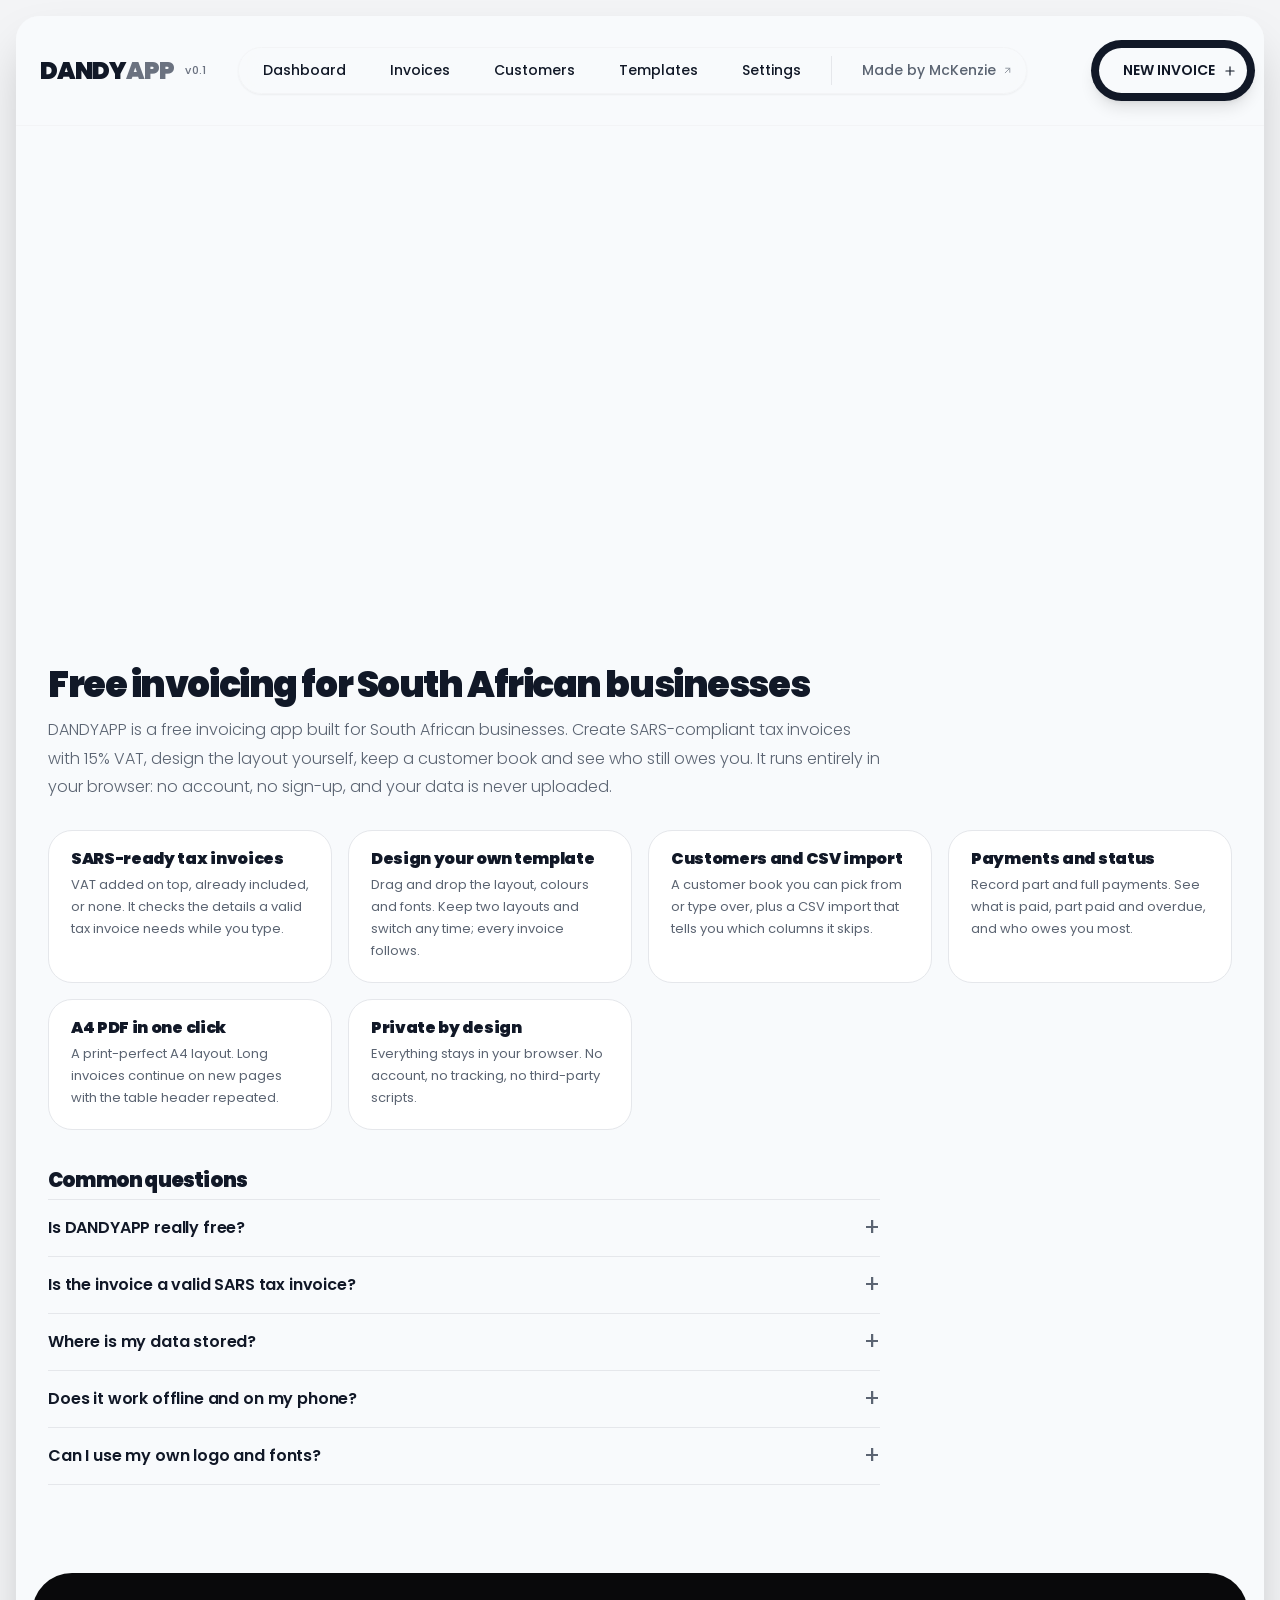
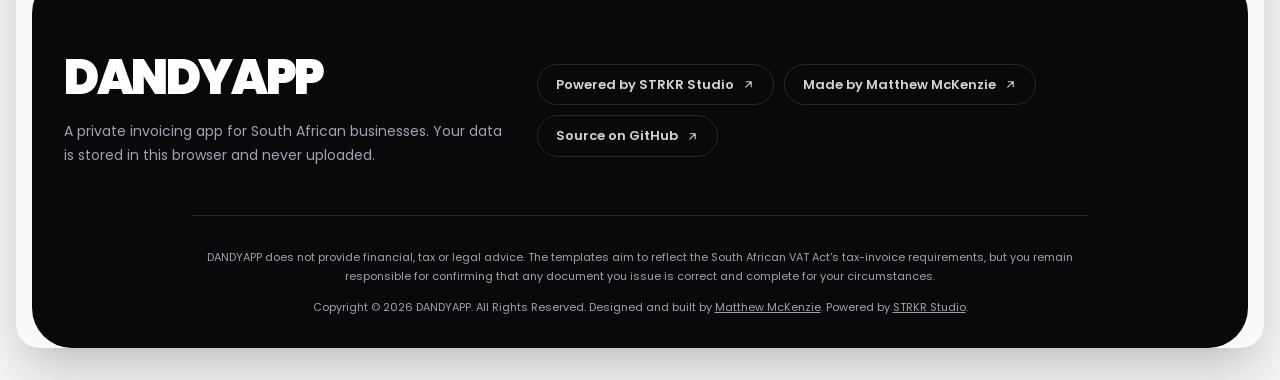
==== commit 3cef7ada: "feat(app): add cross-tab locking, SEO, PWA, security headers and version label Adds Web Locks so a r" ====
--- a/invoice/index.html
+++ b/invoice/index.html
@@ -2,13 +2,11 @@
 <html lang="en-ZA">
 <head>
     <meta charset="UTF-8">
-    <meta http-equiv="refresh" content="0; url=/#/invoices">
-    <link rel="canonical" href="https://dandyapp.co.za/" />
-    <meta name="robots" content="noindex, follow" />
+    <meta http-equiv="refresh" content="0; url=/">
+    <link rel="canonical" href="https://www.dandyapp.co.za/" />
     <title>DANDYAPP Invoice App</title>
-    <script>location.replace('/#/invoices');</script>
 </head>
 <body>
-    <p>Moved to <a href="/">dandyapp.co.za</a>.</p>
+    <p>This page has moved to <a href="/">www.dandyapp.co.za</a>.</p>
 </body>
 </html>
